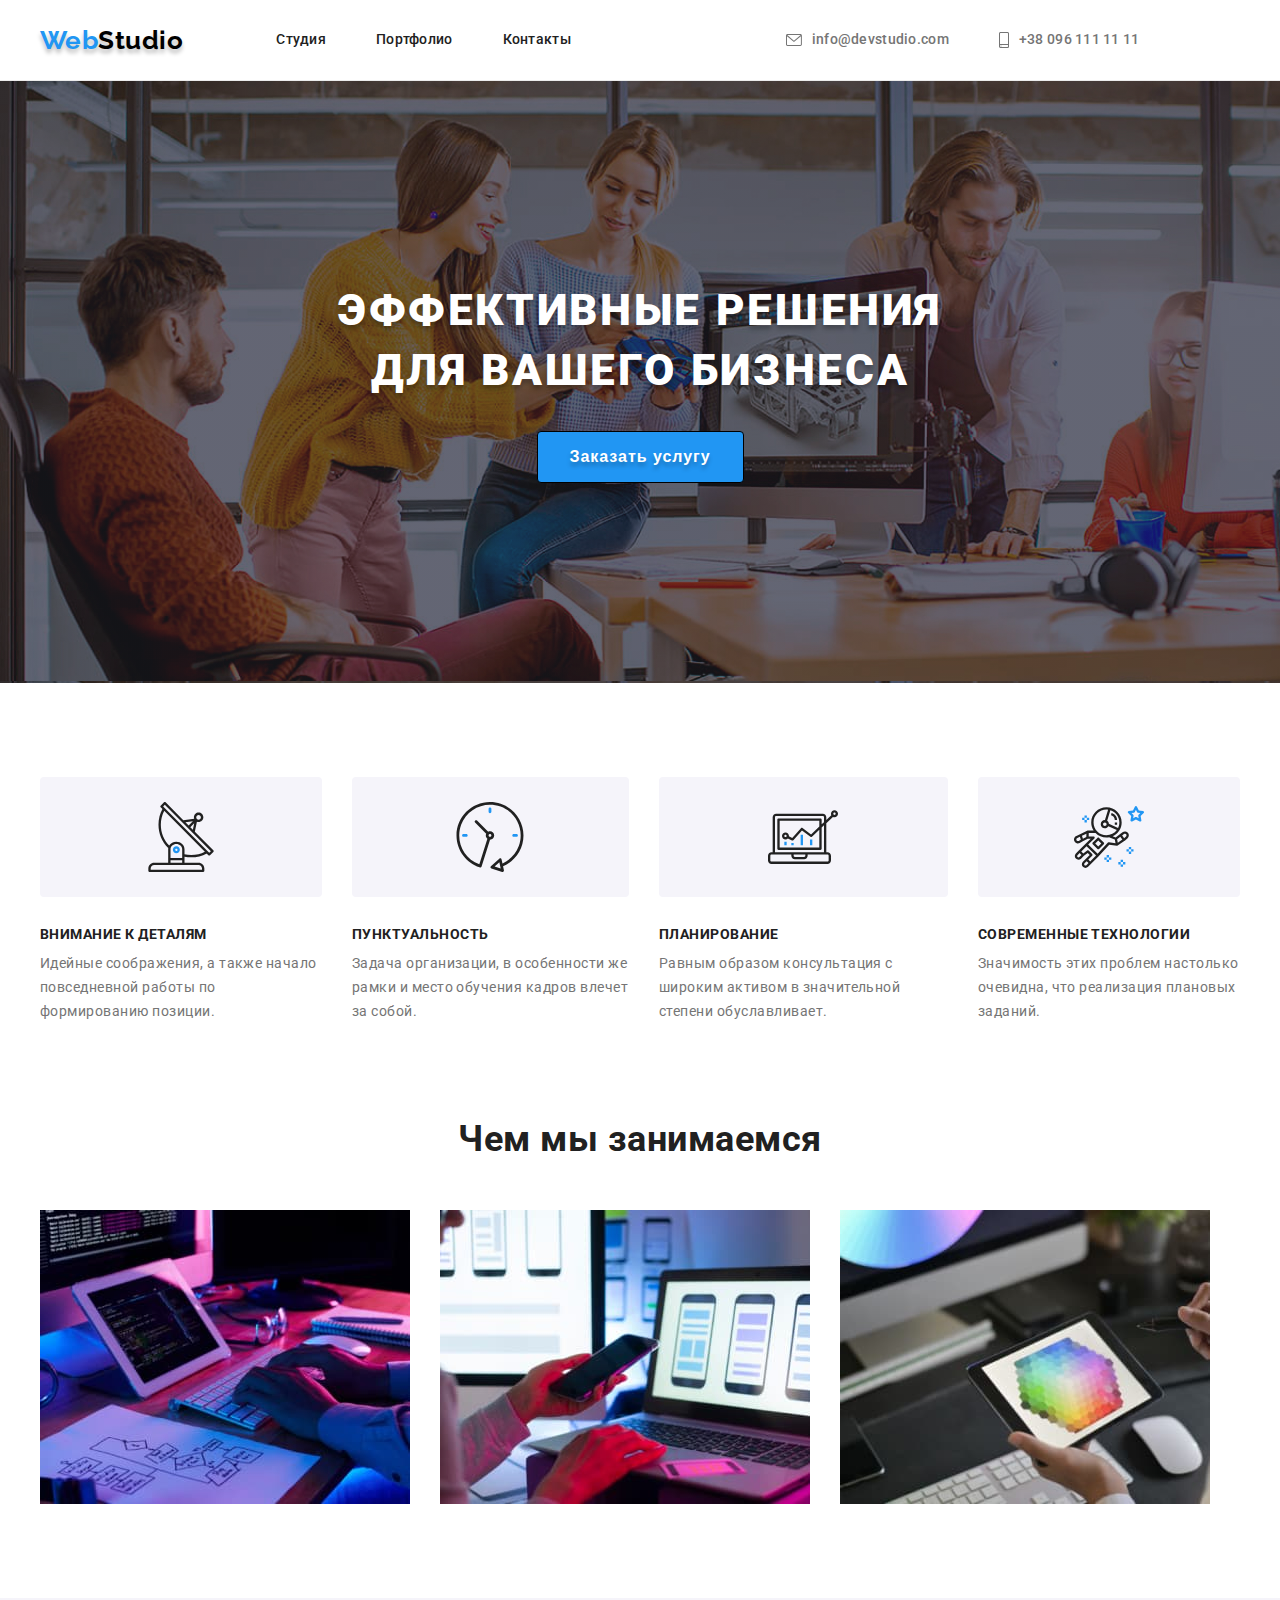
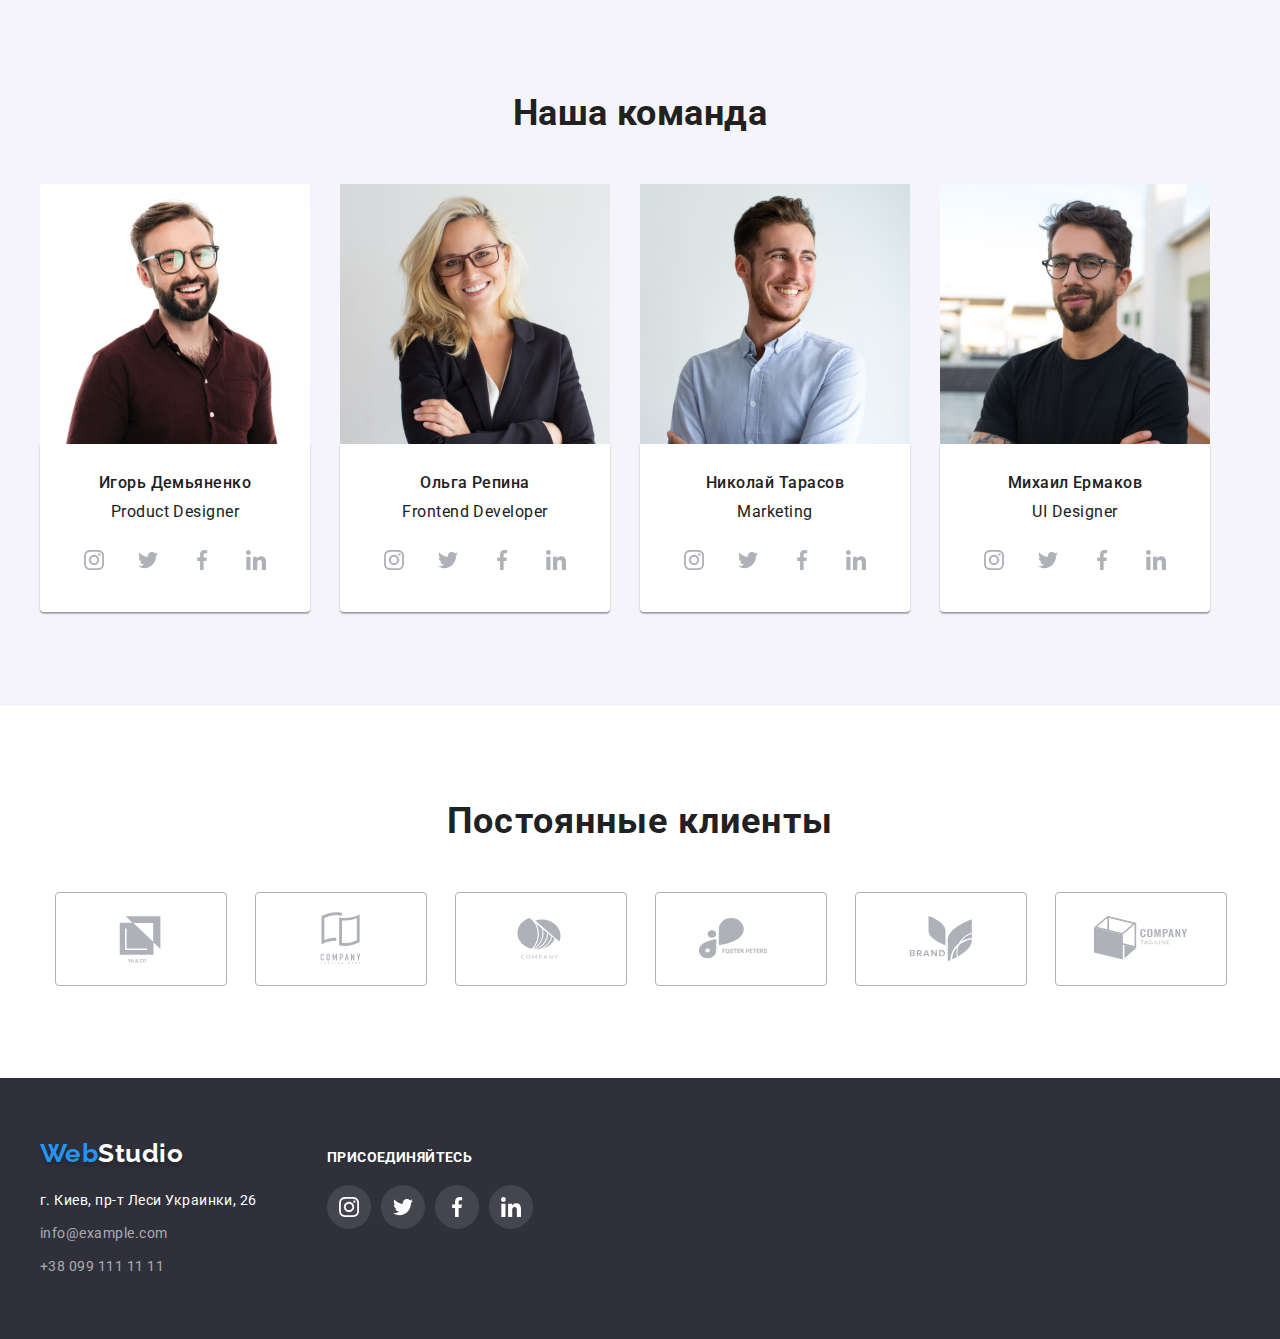
==== index.html @ 7f568b9a "Created a new 5th repository" ====
<!DOCTYPE html>
<html lang="ru">
<head>
    <meta charset="UTF-8">
    <meta http-equiv="X-UA-Compatible" content="IE=edge">
    <meta name="viewport" content="width=device-width, initial-scale=1.0">
    <title>Webstudio</title>
    <link rel="preconnect" href="https://fonts.googleapis.com">
    <link rel="preconnect" href="https://fonts.gstatic.com" crossorigin>
    <link href="https://fonts.googleapis.com/css2?family=Raleway:wght@700&family=Roboto:wght@400;500;700;900&display=swap" rel="stylesheet">
    <link rel="stylesheet" href="https://cdnjs.cloudflare.com/ajax/libs/modern-normalize/1.1.0/modern-normalize.min.css" integrity="sha512-wpPYUAdjBVSE4KJnH1VR1HeZfpl1ub8YT/NKx4PuQ5NmX2tKuGu6U/JRp5y+Y8XG2tV+wKQpNHVUX03MfMFn9Q==" crossorigin="anonymous" referrerpolicy="no-referrer" />
    <link rel="stylesheet" href="./css/styles.css" />
    

</head>
<body>
    <!-- HEADER-->
<header class="header">
    <div class="container main"> 
    <nav class="header-nav"> 
        <a class="header-link link" lang="en" href=""><span class="logo-web">Web</span>Studio</a>
          <ul class="header-nav-list list"> 
                <li class="item"><a class="header-item-link link" href="">Студия</a></li>
                <li  class="item"><a class="header-item-link link" href="./portfolio.html" >Портфолио</a></li> 
                <li  class="item"><a class="header-item-link link" href="" >Контакты</a></li>
            </ul>
     </nav>    
          <ul class="auto-nav list"> 
            <li class="item">
                <a class="auto-nav-item link" href="mailto:info@devstudio.com">
                  <svg class="contacts-icon" width="16" height="12"> 
                    <use href="./images/symbol-defs.svg#icon-envelope"></use>
                </svg> 
                info@devstudio.com</a>
            </li>

            <li class="item">
                <a class="auto-nav-item link" href="tel:+380961111111">
                 <svg class="contacts-icon" width="10" height="16"> 
                    <use href="./images/symbol-defs.svg#icon-smartphone"> </use>
                </svg> 
                +38 096 111 11 11</a>
            </li>
          </ul>
        </div>
</header>
   
 <main>
    <!-- HERO-->
   
        <section class="hero"> 
            <h1 class="hero-title">Эффективные решения <br>для вашего бизнеса</h1>
            <button  class="hero-button link" type="button">Заказать услугу</button>
        </section>

        <!--Features-->
    <section class="features">
        <div class="container details"> 
        <h2 hidden> Детали работ</h2>
    <ul class="features-list list"> 
        <li class="icon-animations"> 
            <div class="icon-class"> 
            <svg class="feature-icon" width="70" height="70"> 
                <use href="./images/symbol-defs.svg#icon-antenna"> </use>
            </svg>
        </div>
            <h3 class="features-title">ВНИМАНИЕ К ДЕТАЛЯМ</h3>
            <p class="features-text">Идейные соображения, а также начало повседневной работы по формированию позиции.</p>
        </li>
        <li class="icon-animations"> 
            <div class="icon-class"> 
            <svg class="feature-icon" width="70" height="70"> 
                <use href="./images/symbol-defs.svg#icon-clock"> </use>
            </svg>
        </div>
        
            <h3 class="features-title">ПУНКТУАЛЬНОСТЬ</h3>
            <p class="features-text">Задача организации, в особенности же рамки и место обучения кадров влечет за собой.</p>
        </li>
        <li class="icon-animations"> 
            <div class="icon-class"> 
            <svg class="feature-icon" width="70" height="70"> 
                <use href="./images/symbol-defs.svg#icon-diagram"> </use>
            </svg>
        </div>
  
            <h3 class="features-title">ПЛАНИРОВАНИЕ</h3>
            <p class="features-text">Равным образом консультация с широким активом в значительной степени обуславливает. </p>
        </li>
        <li class="icon-animations">
            <div class="icon-class"> 
            <svg class="feature-icon" width="70" height="70"> 
                <use href="./images/symbol-defs.svg#icon-astronaut"> </use>
            </svg>
        </div>
            <h3 class="features-title">СОВРЕМЕННЫЕ ТЕХНОЛОГИИ</h3>
            <p class="features-text">Значимость этих проблем настолько очевидна, что реализация плановых заданий.</p>
         </li>
    </ul>
        </div>
    </section>

    <section class="work"> 
        <div class="container"> 
        <h2 class="work-title">Чем мы занимаемся</h2>
        <ul class="work-list list"> 
            <li class="picture"> <img src="./img/1.jpg" alt="box1" width="370" height="294"></li>
            <li class="picture"> <img src="./img/2.jpg" alt="box2" width="370" height="294"></li>
            <li class="picture"> <img src="./img/3.jpg" alt="box3" width="370" height="294"></li>
        </ul>
         </div>
     </section>

     <section class="team">
        <div class="container "> 
         <h2 class="team-title">Наша команда</h2>
        <ul class="team-list list">
            <li class="content"> 
                <img  src="./img/m1.jpg" alt="img1" width="270" height="260"> 
                <div class="team-content"> 
                <h3 class="team-item">Игорь Демьяненко</h3>
                <p class="team-text" lang="en">Product Designer</p>

                <ul class="masters list social-list"> 
                    <li class="social-item">
                        <a href="" class="social-link link">
                        <svg class="social-icon" width="20" height="20"> 
                            <use href="./images/symbol-defs.svg#icon-instagram"> </use>
                        </svg>
                     </a>
                    </li>
                    <li class="social-item">
                        <a href="" class="social-link link">
                        <svg class="social-icon" width="20" height="20"> 
                            <use href="./images/symbol-defs.svg#icon-twitter"> </use>
                        </svg>
                     </a>
                    </li>
                    <li class="social-item">
                        <a href="" class="social-link link">
                        <svg class="social-icon" width="20" height="20"> 
                            <use href="./images/symbol-defs.svg#icon-facebook"> </use>
                        </svg>
                     </a>
                    </li>
                    <li class="social-item">
                        <a href="" class="social-link link">
                        <svg class="social-icon" width="20" height="20"> 
                            <use href="./images/symbol-defs.svg#icon-linkedin"> </use>
                        </svg>
                     </a>
                    </li>
                </ul>
                </div>
            </li>
            <li class="content">  
                <img  src="./img/m2.jpg" alt="img2" width="270" height="260"> 
                <div class="team-content"> 
                <h3 class="team-item">Ольга Репина</h3>
                <p class="team-text" lang="en">Frontend Developer</p>

                <ul class="masters list social-list"> 
                    <li class="social-item">
                        <a href="" class="social-link link">
                        <svg class="social-icon" width="20" height="20"> 
                            <use href="./images/symbol-defs.svg#icon-instagram"> </use>
                        </svg>
                     </a>
                    </li>
                    <li class="social-item">
                        <a href="" class="social-link link">
                        <svg class="social-icon" width="20" height="20"> 
                            <use href="./images/symbol-defs.svg#icon-twitter"> </use>
                        </svg>
                     </a>
                    </li>
                    <li class="social-item">
                        <a href="" class="social-link link">
                        <svg class="social-icon" width="20" height="20"> 
                            <use href="./images/symbol-defs.svg#icon-facebook"> </use>
                        </svg>
                     </a>
                    </li>
                    <li class="social-item">
                        <a href="" class="social-link link">
                        <svg class="social-icon" width="20" height="20"> 
                            <use href="./images/symbol-defs.svg#icon-linkedin"> </use>
                        </svg>
                     </a>
                    </li>
                </ul>
                </div>
            </li>
            <li class="content"> 
                <img  src="./img/m3.jpg" alt="img3" width="270" height="260"> 
                <div class="team-content"> 
                <h3 class="team-item">Николай Тарасов</h3> 
                 <p class="team-text" lang="en">Marketing</p>

                 <ul class="masters list social-list"> 
                    <li class="social-item">
                        <a href="" class="social-link link">
                        <svg class="social-icon" width="20" height="20"> 
                            <use href="./images/symbol-defs.svg#icon-instagram"> </use>
                        </svg>
                     </a>
                    </li>
                    <li class="social-item">
                        <a href="" class="social-link link">
                        <svg class="social-icon" width="20" height="20"> 
                            <use href="./images/symbol-defs.svg#icon-twitter"> </use>
                        </svg>
                     </a>
                    </li>
                    <li class="social-item">
                        <a href="" class="social-link link">
                        <svg class="social-icon" width="20" height="20"> 
                            <use href="./images/symbol-defs.svg#icon-facebook"> </use>
                        </svg>
                     </a>
                    </li>
                    <li class="social-item">
                        <a href="" class="social-link link">
                        <svg class="social-icon" width="20" height="20"> 
                            <use href="./images/symbol-defs.svg#icon-linkedin"> </use>
                        </svg>
                     </a>
                    </li>
                </ul>
                </div>
                </li>
            <li class="content"> 
                <img  src="./img/m4.jpg" alt="img4" width="270" height="260"> 
                <div class="team-content"> 
                <h3 class="team-item">Михаил Ермаков</h3> 
                <p class="team-text" lang="en">UI Designer</p>

                <ul class="masters list social-list"> 
                    <li class="social-item">
                        <a href="" class="social-link link">
                        <svg class="social-icon" width="20" height="20"> 
                            <use href="./images/symbol-defs.svg#icon-instagram"> </use>
                        </svg>
                     </a>
                    </li>
                    <li class="social-item">
                        <a href="" class="social-link link">
                        <svg class="social-icon" width="20" height="20"> 
                            <use href="./images/symbol-defs.svg#icon-twitter"> </use>
                        </svg>
                     </a>
                    </li>
                    <li class="social-item">
                        <a href="" class="social-link link">
                        <svg class="social-icon" width="20" height="20"> 
                            <use href="./images/symbol-defs.svg#icon-facebook"> </use>
                        </svg>
                     </a>
                    </li>
                    <li class="social-item">
                        <a href="" class="social-link link">
                        <svg class="social-icon" width="20" height="20"> 
                            <use href="./images/symbol-defs.svg#icon-linkedin"> </use>
                        </svg>
                     </a>
                    </li>
                </ul>
                </div>
            </li>
        </ul>
        </div>
     </section>

       <!-- Clients-->
     <section class="clients ">  
           <h2 class="clients-title"> Постоянные клиенты</h2>
           <div class="clients-section "> 
            <ul class="clients-list list"> 
                <li class="clients-item">
                    <a href="" class="clients-link link">
                    <svg class="clients-icon" width="106" height="60"> 
                        <use href="./images/symbol-defs.svg#icon-Logo1"> </use>
                    </svg>
                 </a>
                </li>
                <li class="clients-item">
                    <a href="" class="clients-link link">
                    <svg class="clients-icon" width="106" height="60"> 
                        <use href="./images/symbol-defs.svg#icon-Logo2"> </use>
                    </svg>
                 </a>
                </li>
                <li class="clients-item">
                    <a href="" class="clients-link link">
                    <svg class="clients-icon" width="106" height="60"> 
                        <use href="./images/symbol-defs.svg#icon-Logo3"> </use>
                    </svg>
                 </a>
                </li>
                <li class="clients-item">
                    <a href="" class="clients-link link">
                    <svg class="clients-icon" width="106" height="60"> 
                        <use href="./images/symbol-defs.svg#icon-Logo4"> </use>
                    </svg>
                 </a>
                </li>
                <li class="clients-item">
                    <a href="" class="clients-link link">
                    <svg class="clients-icon" width="106" height="60"> 
                        <use href="./images/symbol-defs.svg#icon-Logo5"> </use>
                    </svg>
                 </a>
                </li>
                <li class="clients-item">
                    <a href="" class="clients-link link">
                    <svg class="clients-icon" width="106" height="60"> 
                        <use href="./images/symbol-defs.svg#icon-Logo6"> </use>
                    </svg>
                 </a>
                </li>
            </ul>

        </div>
     </section>
</main>

    <!-- FOOTER-->
<footer class="footer"> 
    <div class="footer-list container"> 
    <div class="footer-logo  main"> 
    <a class="footer-link link" lang="en" href=""><span class="logo-web">Web</span>Studio</a>
    <address> 
    <ul class="list-contacts list">
        <li class="address">г. Киев, пр-т Леси Украинки, 26</li>
        <li class="mail"><a class="contacts link" href="mailto:info@example.com">info@example.com</a></li>
        <li><a class="contacts link" href="tel:+380991111111">+38 099 111 11 11</a></li>
    </ul>
</address>
    </div>
    <div class="join-socials "> 
        <h3 class="join">присоединяйтесь</h3>
        <ul class="join-list list "> 
            <li class="join-item">
                <a href="" class="join-link link">
                <svg class="join-icon" width="20" height="20"> 
                    <use href="./images/symbol-defs.svg#icon-instagram"> </use>
                </svg>
             </a>
            </li>
            <li class="join-item">
                <a href="" class="join-link link">
                <svg class="join-icon" width="20" height="20"> 
                    <use href="./images/symbol-defs.svg#icon-twitter"> </use>
                </svg>
             </a>
            </li>
            <li class="join-item">
                <a href="" class="join-link link">
                <svg class="join-icon" width="20" height="20"> 
                    <use href="./images/symbol-defs.svg#icon-facebook"> </use>
                </svg>
             </a>
            </li>
            <li class="join-item">
                <a href="" class="join-link link">
                <svg class="join-icon" width="20" height="20"> 
                    <use href="./images/symbol-defs.svg#icon-linkedin"> </use>
                </svg>
             </a>
            </li>
            </ul>
    </div>
</div>
</footer>
    
</body>
</html>
---- css/styles.css ----
:root{
    --title-text-color: #212121;  
    --primary-text-color: #757575;
    --secondary-text-color: #000000;
    --third-text-color: #ffffff;
    --accent-color:#2196F3;
}
body {
    margin: 0;

    background-color: #FFFFFF;
    font-family: 'Roboto', sans-serif;
    letter-spacing: 0.03em;
    color: var(--title-text-color)
}
p, h1, h2, h3, h4{
    margin-top: 0;
    margin-bottom: 0;
}
ul {
    margin-top: 0;
    margin-bottom: 0;
    padding-left: 0;
}
img {
    display: block;
    width: auto;
}
.link {
    text-decoration: none;
}
.list {
    list-style: none;
}
.container {

    width: 1200px;
    padding-left: 15px;
    padding-right: 15px;
    margin: 0 auto;    
}


.header-nav {
    display: flex;
    align-items: center;
}
.header-link, 
.footer-link {
    padding: 0;

    Font-family: 'Raleway';
    font-weight: bold;
    Font-size: 26px;
    Line-height: 1.19;
    color: var(--secondary-text-color);
    text-shadow: 0px 4px 4px rgba(0, 0, 0, 0.25);
}

.logo-web {
    color:var(--accent-color);
}

.main {
    display: flex;
    align-items: center;
}
.header {  
      border-bottom: 1px solid #ECECEC;
}
.header-nav-list {
    display: flex;
    margin-right: auto;
}
.header-nav-list .link {    
    display: block;
    padding-top: 32px;
    padding-bottom: 32px;

    font-style: 400;
    font-weight: 500;
    font-size: 14px;
    line-height: 1.14;
    letter-spacing: 0.02em;
    color: var(--title-text-color);
}

.header-nav-list .item:not(:last-child) {
    margin-right: 50px;
}
.header-link {
    margin-right: 93px;
}

.header-item-link:hover,
.header-item-link:focus,
.auto-nav-item:hover,
.auto-nav-item:focus  {
    color: var(--accent-color); 
}

 /* Contacts*/

.auto-nav {
    display: flex;
    margin-left: 215px;
}
.auto-nav .item +.item {
    margin-left: 50px;
}

.auto-nav-item {
    display: flex;
    align-items: center;
    font-weight: 500;
    font-size: 14px;
    line-height: 1.14;
    letter-spacing: 0.02em;
    color: var(--primary-text-color);
}
.contacts-icon {
    display: inline-block;
    margin-right: 10px;
    fill: currentColor;
}
.auto-nav-item:hover,
.auto-nav-item:focus   {
    color: var(--accent-color); 
}

/* ---hero---*/
.hero {
   /* background-color: #2F303A;*/
    padding-bottom: 200px;
    padding-top: 200px;
    flex-grow: 1;
    background-image: linear-gradient(rgba(47, 48, 58, 0.4),
    rgba(47, 48, 58, 0.4)
    ), url(../images/heroimg.jpg) ;
}

.hero-title {
    margin-bottom: 30px;

    font-weight: 900;
    font-size: 44px;
    line-height: 1.36;
    text-align: center;
    letter-spacing: 0.06em;
    text-transform: uppercase;
    text-shadow: 0px 4px 4px rgba(0, 0, 0, 0.25);
    color: var(--third-text-color);
}

.hero-button {  
    display: flex;
    margin: auto;
    border-radius: 4px;
    padding: 10px 32px;
    border: 1px solid #000000;
    text-shadow: 0px 4px 4px rgba(0, 0, 0, 0.25);

    font-weight: 700;
    font-size: 16px;
    line-height: 1.87;
    display: flex;
    align-items: center;
    text-align: center;
    letter-spacing: 0.06em;
    color: var(--third-text-color);
    background-color: var(--accent-color);
    cursor: pointer;

}
.hero .link:hover,
.hero .link:focus{
    background-color: #188CE8;
    box-shadow: 0px 4px 4px rgba(0, 0, 0, 0.15);
}

/* ---features---*/
.details {
    display: flex;
}
.features{
    display: flex;

    padding-top: 94px;
    padding-bottom: 94px;
}
.features-title {
    display: flex;
    margin-top: 30px;
    margin-bottom: 10px;

    font-weight: 700;
    Font-size: 14px;
    Line-height: 1.14;
    text-transform: uppercase;
    color: var(--title-text-color);
}
.features-text {
    display: flex;
    margin-right: 30px;
    font-weight: normal;
    font-size: 14px;
    line-height: 1.71;
    color: var(--primary-text-color);
}
.features-list { 
    display: flex;
}
.icon-animations:not(:last-child) {
    margin-right: 30px;
}
.icon-animations .features-text {
    width: 100% ;
}
.features-icon {
}

.icon-class  {
    display: flex;
    background-color: #F5F4FA;
    align-items: center;
    justify-content: center;
    border-radius: 4px; 
    height: 120px;
}


/* ---work and team---*/

.work {
    padding-bottom: 94px;
}
.work-list {
    display: flex;
}
.work-list .picture:not(:last-child){
    margin-right: 30px;
    
}

.work-title,
.team-title {
    margin-bottom: 50px;
    font-weight: bold;
    font-size: 36px;
    line-height: 42px;
    text-align: center;
    color: var(--title-text-color);
}

.team{
    background-color: #F5F4FA;
    padding-top: 94px;
    padding-bottom: 94px;
} 

.team-list  {
    display: flex;
    margin: 0;
    margin-left: -30px; 
}

.team-content{
    padding-top: 30px ;
    padding-bottom: 30px; 
    width: 270px;

    background-color: var(--third-text-color);
    box-shadow: 0px 1px 3px rgba(0, 0, 0, 0.12), 0px 1px 1px rgba(0, 0, 0, 0.14), 0px 2px 1px rgba(0, 0, 0, 0.2);
    border-radius: 0px 0px 4px 4px;

}
.content {
    width: 270px;
    margin-left: 30px; 
    margin-right: 0;
}
.team-list .team-pic:not(:last-child){
    margin-right: 30px;
}
.team-item {
    margin-bottom: 10px ;

    font-weight: 500;
    font-size: 16px;
    line-height: 1.18; 
    text-align: center;   
    color: var(--title-text-color);
}
.team-text{
    margin-bottom: 16px ;

    font-weight: normal;
    font-size: 16px;
    line-height: 1.18;
    text-align: center;
}
.social-list {
    display: flex;
    justify-content: center;
}
.social-item{
    width: 44px;
    height: 44px;
    
}
.social-item:not(:last-child) {
    margin-right: 10px;
}
.social-icon{
    fill: #AFB1B8;

}

.social-link {
    width: 100%;
    height: 100%;
    display: flex;
    align-items: center;
    justify-content: center;
    border-radius: 50%;
    background-color: #ffffff;
}

.social-link:hover,
.social-link:focus,
.social-link:hover .social-icon,
.social-link:focus .social-icon {
    fill: var(--third-text-color);
    background-color: var(--accent-color);
}
/* ---- Clients---*/
.clients {
    padding-top: 94px;
    padding-bottom: 94px;
}

.clients-list {
    display: flex;
    justify-content: center;

}
.clients-title {
    margin-bottom: 50px;
    font-weight: 700;
    font-size: 36px;
    line-height: 42px;
    text-align: center;
    letter-spacing: 0.03em;
    color: #212121;
}

.clients-item{    
    width: 170px;
    height: 92px;     
}
.clients-item:not(:last-child) {
    margin-right: 30px;
}
.clients-icon{
   fill:  #AFB1B8; 

}
.clients-link {
    width: 100%;
    height: 100%;
    display: flex;
    border: 1px solid #AFB1B8;;
    border-radius: 4px;
    align-items: center;
    justify-content: center;
}
.clients-link:hover .clients-icon,
.clients-link:focus .clients-icon{
    fill: var(--accent-color);
}

.clients-link:hover,
.clients-link:focus { 
    border-color: var(--accent-color);
}

/* ---footer---*/
.footer-list {
    display: flex;
    align-items: baseline;
}
.footer-logo {
    display: inline-block;
}

.footer {
    padding-top: 60px;
    padding-bottom:60px;
    background-color: #2F303A    ;
}

.footer-link { 
    color: var(--third-text-color);
}
.list-contacts{
    font-style: normal;
}
.contacts{
    font-weight: normal;
    font-size: 14px;
    line-height: 1.71;
    color: rgba(255, 255, 255, 0.6) ;

}
.address{
    margin-top: 20px;
    margin-bottom: 9px;
    margin-right: 70px;

    font-weight: normal;
    font-size: 14px;
    line-height: 1.71;
    color: var(--third-text-color);
}
.mail {
    margin-bottom: 9px;
}
.join-socials .join{ 
    display: flex;
    margin-bottom: 20px;

    font-weight: 700;
    font-size: 14px;
    line-height: 16px;
    letter-spacing: 0.03em;
    text-transform: uppercase;
     color: #FFFFFF;   
}
.join-list {
    display: flex;
}
.join-item{
    width: 44px;
    height: 44px;   
}
.join-item:not(:last-child) {
    margin-right: 10px;
}
.join-icon{
    fill: #FFFFFF;
}
.join-link {
    width: 100%;
    height: 100%;
    display: flex;
    align-items: center;
    justify-content: center;
    border-radius: 50%;
    background-color: rgba(255, 255, 255, 0.1);
}
.join-link:hover,
.join-link:focus,
.join-link:hover .join-icon,
.join-link:focus .join-icon {
    cursor: pointer;
    fill: #FFFFFF;
    background-color: var(--accent-color);
}

/* Portfolio */
.portfolio{
    padding-bottom: 94px;
    padding-top: 94px;
    background: #FFFFFF;
}
.portfolio-list{
    display: flex;
    margin-bottom: 50px;
    justify-content: center;
}

.portfolio-button{
    padding: 6px 22px;
    margin-right: 8px;

    font-family: 'Roboto';
    font-weight: 500;
    font-size: 16px;
    line-height: 1.62;
    text-align: center;
    color: var(--title-text-color);
    background-color: #F5F4FA ;
    border-radius: 4px;
    border: transparent;
    cursor: pointer;
}
.portfolio-list .link:hover, 
.portfolio-list .link:focus {
    color: var(--third-text-color);
    background-color: var(--accent-color);
    box-shadow: 0px 3px 1px rgba(0, 0, 0, 0.1), 0px 1px 2px rgba(0, 0, 0, 0.08), 0px 2px 2px rgba(0, 0, 0, 0.12);
}
.portfolio-img .gallery-pic:hover,
.portfolio-img .gallery-pic:focus {
    background: #FFFFFF;
    box-shadow: 0px 1px 1px rgba(0, 0, 0, 0.12), 0px 4px 4px rgba(0, 0, 0, 0.06), 1px 4px 6px rgba(0, 0, 0, 0.16);
}

.gallery-content{
    background: #FFFFFF;
    box-sizing: border-box;
    padding: 20px 24px;
    border-bottom: 1px solid #EEEEEE;
    border-right: 1px solid #EEEEEE;
    border-left: 1px solid #EEEEEE;
    width: 370px;
}
.portfolio-img {
    margin: 0;
    display: flex;
    flex-wrap: wrap;
    margin-top: -30px;
    margin-left: -30px;

}

.gallery-pic{
    width: 370px;
    margin-left: 30px;
    margin-top: 30px;
    flex-basis: calc(100% / 3 - 30px);
}


.portfolio-item {
    margin-bottom: 4px;

    font-weight: 700;
    font-size: 18px;
    line-height: 2;
    letter-spacing: 0.06em;
}
.portfolio-text{
    font-weight: normal;
    font-size: 16px;
    line-height: 1.87;
    color: var(--primary-text-color);
}
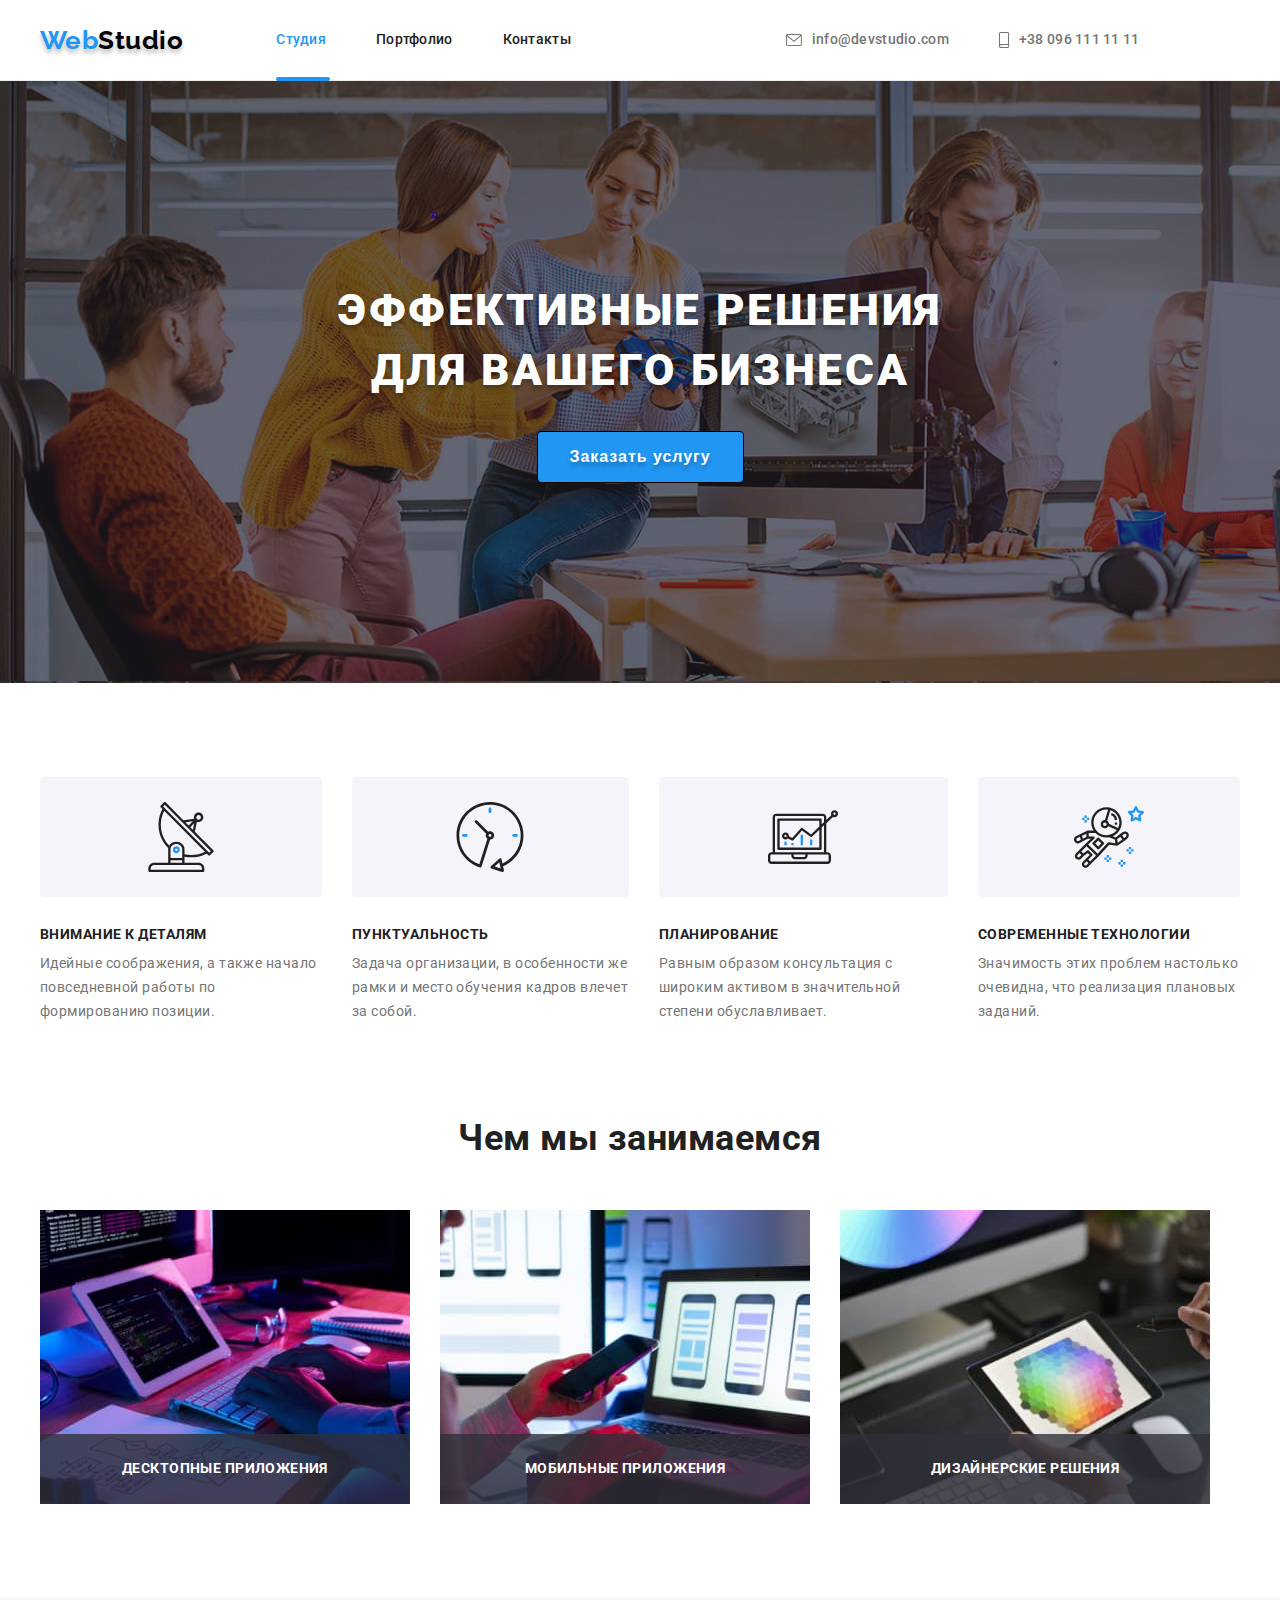
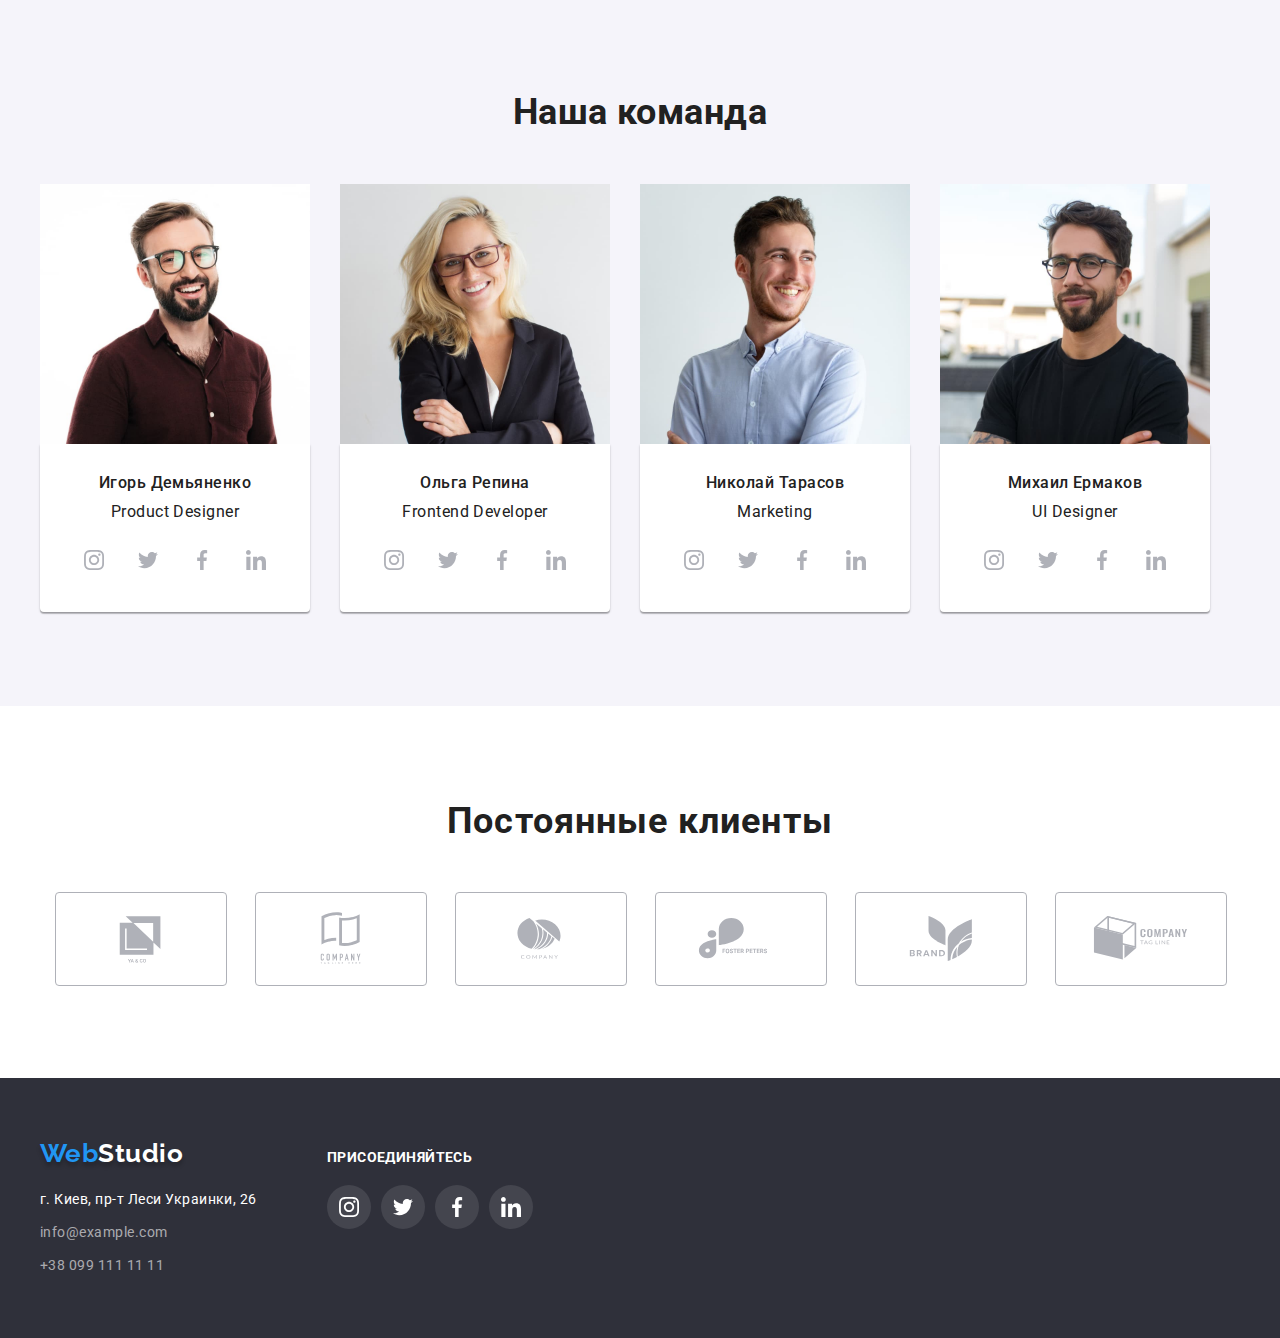
==== commit 44f45c43: "Added animations to the cards" ====
--- a/index.html
+++ b/index.html
@@ -10,9 +10,9 @@
     <link href="https://fonts.googleapis.com/css2?family=Raleway:wght@700&family=Roboto:wght@400;500;700;900&display=swap" rel="stylesheet">
     <link rel="stylesheet" href="https://cdnjs.cloudflare.com/ajax/libs/modern-normalize/1.1.0/modern-normalize.min.css" integrity="sha512-wpPYUAdjBVSE4KJnH1VR1HeZfpl1ub8YT/NKx4PuQ5NmX2tKuGu6U/JRp5y+Y8XG2tV+wKQpNHVUX03MfMFn9Q==" crossorigin="anonymous" referrerpolicy="no-referrer" />
     <link rel="stylesheet" href="./css/styles.css" />
-    
 
 </head>
+
 <body>
     <!-- HEADER-->
 <header class="header">
@@ -20,7 +20,7 @@
     <nav class="header-nav"> 
         <a class="header-link link" lang="en" href=""><span class="logo-web">Web</span>Studio</a>
           <ul class="header-nav-list list"> 
-                <li class="item"><a class="header-item-link link" href="">Студия</a></li>
+                <li class="item"><a class="header-item-link current link" href="">Студия</a></li>
                 <li  class="item"><a class="header-item-link link" href="./portfolio.html" >Портфолио</a></li> 
                 <li  class="item"><a class="header-item-link link" href="" >Контакты</a></li>
             </ul>
@@ -50,8 +50,18 @@
    
         <section class="hero"> 
             <h1 class="hero-title">Эффективные решения <br>для вашего бизнеса</h1>
-            <button  class="hero-button link" type="button">Заказать услугу</button>
+            <button  class="hero-button link" type="button" data-modal-open>Заказать услугу</button>
         </section>
+        <div class="backdrop is-hidden" data-modal> 
+            <div class="modal">
+                <!--<h3> Оставьте свои данные, мы вам перезвоним</h3> -->
+            <button type="button" class="close" data-modal-close> 
+                <svg class=" icon-close" width="18" height="18"> 
+                    <use href="./images/symbol-defs.svg#icon-close"></use>
+                </svg>
+            </button>  
+            </div> 
+        </div>
 
         <!--Features-->
     <section class="features">
@@ -104,9 +114,15 @@
         <div class="container"> 
         <h2 class="work-title">Чем мы занимаемся</h2>
         <ul class="work-list list"> 
-            <li class="picture"> <img src="./img/1.jpg" alt="box1" width="370" height="294"></li>
-            <li class="picture"> <img src="./img/2.jpg" alt="box2" width="370" height="294"></li>
-            <li class="picture"> <img src="./img/3.jpg" alt="box3" width="370" height="294"></li>
+            <li class="picture"> <img src="./img/1.jpg" alt="box1" width="370" height="294">
+            <h3 class="work-text"> Десктопные приложения</h3>
+        </li>
+            <li class="picture"> <img src="./img/2.jpg" alt="box2" width="370" height="294">
+            <h3 class="work-text"> Мобильные приложения</h3>
+        </li>
+            <li class="picture"> <img src="./img/3.jpg" alt="box3" width="370" height="294">
+              <h3 class="work-text">Дизайнерские решения</h3>
+         </li>
         </ul>
          </div>
      </section>
@@ -372,6 +388,6 @@
     </div>
 </div>
 </footer>
-    
+<script src="./js/modal.js"></script>
 </body>
 </html>--- a/css/styles.css
+++ b/css/styles.css
@@ -13,6 +13,14 @@
     letter-spacing: 0.03em;
     color: var(--title-text-color)
 }
+    @keyframes slide {
+        0% {
+            transition: transformY(0%);
+        }
+        100%{
+            transition: transformY(100%);
+        }
+    }
 p, h1, h2, h3, h4{
     margin-top: 0;
     margin-bottom: 0;
@@ -39,7 +47,6 @@
     padding-right: 15px;
     margin: 0 auto;    
 }
-
 
 .header-nav {
     display: flex;
@@ -91,13 +98,31 @@
 .header-link {
     margin-right: 93px;
 }
-
+.header-item-link {
+    transition: color 250ms cubic-bezier (0.4, 0, 0.2, 1);
+}
 .header-item-link:hover,
 .header-item-link:focus,
 .auto-nav-item:hover,
 .auto-nav-item:focus  {
     color: var(--accent-color); 
 }
+.item{
+    position: relative;
+}
+.header-nav-list .current{
+    color: var(--accent-color)
+}
+.item .current::after {
+    content: '';
+    position: absolute;
+    bottom: -1px;
+    width: 100%;
+    left: 0;
+    background-color: var(--accent-color);
+    border: 2px solid;
+    border-radius: 2px;
+}
 
  /* Contacts*/
 
@@ -109,7 +134,9 @@
     margin-left: 50px;
 }
 
-.auto-nav-item {
+.auto-nav-item { 
+    transition: color 250ms cubic-bezier (0.4, 0, 0.2, 1);
+    
     display: flex;
     align-items: center;
     font-weight: 500;
@@ -151,6 +178,49 @@
     text-shadow: 0px 4px 4px rgba(0, 0, 0, 0.25);
     color: var(--third-text-color);
 }
+.backdrop {
+    position: fixed;
+    top: 0;
+    left:0;
+    width: 100%;
+    height: 100%;
+    background: rgba(0, 0, 0, 0.2);
+    opacity: 1;
+    transition: opacity 250ms cubic-bezier(0.4, 0, 0.2, 1), visibility 250ms cubic-bezier(0.4, 0, 0.2, 1);
+}
+.backdrop.is-hidden{
+    opacity: 0;
+    pointer-events: none;
+    visibility: hidden;
+}
+
+.modal {
+    position: absolute;
+    top: 50%;
+    left: 50%;
+    transform: translate(-50%, -50%);
+    min-width: 528px;
+    min-height: 581px;
+    
+    background: #FFFFFF;
+    box-shadow: 0px 1px 3px rgba(0, 0, 0, 0.12), 0px 1px 1px rgba(0, 0, 0, 0.14), 0px 2px 1px rgba(0, 0, 0, 0.2);
+    border-radius: 4px;
+}
+.close {
+    outline: none;
+    border: none; 
+    background-color: #ffffff;
+    width: 30px;
+    height: 30px;
+    position: absolute;
+    top: 8px;
+    right: 8px;  
+    display: flex;
+    align-items: center;
+    justify-content: center;
+    border-radius: 50%;
+    border: 1px solid rgba(0, 0, 0, 0.1);   
+}
 
 .hero-button {  
     display: flex;
@@ -170,6 +240,9 @@
     color: var(--third-text-color);
     background-color: var(--accent-color);
     cursor: pointer;
+}
+.hero .link {
+    transition: box-shadow 250ms cubic-bezier(0.4, 0, 0.2, 1), background-color 250ms cubic-bezier(0.4, 0, 0.2, 1);
 
 }
 .hero .link:hover,
@@ -216,8 +289,6 @@
 .icon-animations .features-text {
     width: 100% ;
 }
-.features-icon {
-}
 
 .icon-class  {
     display: flex;
@@ -228,7 +299,6 @@
     height: 120px;
 }
 
-
 /* ---work and team---*/
 
 .work {
@@ -238,7 +308,27 @@
     display: flex;
 }
 .work-list .picture:not(:last-child){
-    margin-right: 30px;
+    margin-right: 30px;   
+}
+.picture {
+    position: relative;
+}
+.work-text {
+    position: absolute;
+    bottom: 0;
+    min-width: 370px;
+    min-height: 70px;
+    display: flex;
+    justify-content: center;
+    align-items: center;
+    font-weight: 700;
+    font-size: 14px;
+    line-height: 1.14;
+    text-align: center;
+    letter-spacing: 0.03em;
+    text-transform: uppercase;
+    background: rgba(47, 48, 58, 0.8);
+    color: var(--third-text-color);
     
 }
 
@@ -247,7 +337,7 @@
     margin-bottom: 50px;
     font-weight: bold;
     font-size: 36px;
-    line-height: 42px;
+    line-height: 1.16;
     text-align: center;
     color: var(--title-text-color);
 }
@@ -313,10 +403,13 @@
 }
 .social-icon{
     fill: #AFB1B8;
-
+    transition: fill 250ms cubic-bezier(0.4, 0, 0.2, 1), background-color 250ms cubic-bezier(0.4, 0, 0.2, 1);
+    
 }
 
 .social-link {
+    transition: fill 250ms cubic-bezier(0.4, 0, 0.2, 1), background-color 250ms cubic-bezier(0.4, 0, 0.2, 1);
+    
     width: 100%;
     height: 100%;
     display: flex;
@@ -363,9 +456,12 @@
 }
 .clients-icon{
    fill:  #AFB1B8; 
+   transition: fill 250ms cubic-bezier(0.4, 0, 0.2, 1);
 
 }
 .clients-link {
+    transition: fill 250ms cubic-bezier(0.4, 0, 0.2, 1), border-color 250ms cubic-bezier(0.4, 0, 0.2, 1);
+
     width: 100%;
     height: 100%;
     display: flex;
@@ -448,8 +544,11 @@
 }
 .join-icon{
     fill: #FFFFFF;
+    transition: fill 250ms cubic-bezier(0.4, 0, 0.2, 1), background-color 250ms cubic-bezier(0.4, 0, 0.2, 1);
+
 }
 .join-link {
+    transition: fill 250ms cubic-bezier(0.4, 0, 0.2, 1), background-color 250ms cubic-bezier(0.4, 0, 0.2, 1);
     width: 100%;
     height: 100%;
     display: flex;
@@ -474,12 +573,13 @@
     background: #FFFFFF;
 }
 .portfolio-list{
+    
     display: flex;
     margin-bottom: 50px;
     justify-content: center;
 }
 
-.portfolio-button{
+.portfolio-button{   
     padding: 6px 22px;
     margin-right: 8px;
 
@@ -494,20 +594,66 @@
     border: transparent;
     cursor: pointer;
 }
+.portfolio-list .link{ 
+    transition: color 250ms cubic-bezier(0.4, 0, 0.2, 1), background-color 250ms cubic-bezier(0.4, 0, 0.2, 1), box-shadow 250ms cubic-bezier(0.4, 0, 0.2, 1);
+}
 .portfolio-list .link:hover, 
 .portfolio-list .link:focus {
     color: var(--third-text-color);
     background-color: var(--accent-color);
     box-shadow: 0px 3px 1px rgba(0, 0, 0, 0.1), 0px 1px 2px rgba(0, 0, 0, 0.08), 0px 2px 2px rgba(0, 0, 0, 0.12);
 }
-.portfolio-img .gallery-pic:hover,
-.portfolio-img .gallery-pic:focus {
-    background: #FFFFFF;
+
+.overlay-text{
+    position: relative;
+    width: 100%;
+    transition: transform 250ms cubic-bezier(0.4, 0, 0.2, 1);
+    animation-name: slide;
+    animation-duration: 250ms;
+    animation-timing-function: cubic-bezier(0.4, 0, 0.2, 1);
     box-shadow: 0px 1px 1px rgba(0, 0, 0, 0.12), 0px 4px 4px rgba(0, 0, 0, 0.06), 1px 4px 6px rgba(0, 0, 0, 0.16);
+    overflow: hidden;
+}
+.overlay-text::before {
+    display: inline-block;
+    position: absolute;
+    content: '';
+    width: 100%;
+    height: 100%;
+    opacity: 0;
+    transform: translateY(calc (-50% + 30px));
+    transition: transform 250ms cubic-bezier(0.4, 0, 0.2, 1);
+
+}
+
+.picture-text {
+    position: absolute;
+    top: 0;
+    left: 0;
+    height: 100%;
+    padding: 63px 24px;
+    font-size: 18px;
+    line-height: 1.56;
+    letter-spacing: 0.03em;
+    color: #ffffff;
+    background-color: rgba(33, 150, 243, 0.9);   
+    transition: transform 250ms cubic-bezier(0.4, 0, 0.2, 1);
+    transform: translateY(100%);
+    opacity: 0;
+    overflow: auto;
+}
+.overlay-text:hover::before{
+    transform: translateY(-100%);
+   /* opacity: 0;*/
+}
+.overlay-text:hover .picture-text {
+    opacity: 1;
+    transform: translateY(0%);
+
 }
 
 .gallery-content{
-    background: #FFFFFF;
+    background-color: #FFFFFF;
     box-sizing: border-box;
     padding: 20px 24px;
     border-bottom: 1px solid #EEEEEE;
@@ -516,21 +662,28 @@
     width: 370px;
 }
 .portfolio-img {
+    transition: background-color 250ms cubic-bezier (0.4, 0, 0.2, 1), box-shadow 250ms cubic-bezier (0.4, 0, 0.2, 1);
+
     margin: 0;
     display: flex;
     flex-wrap: wrap;
     margin-top: -30px;
     margin-left: -30px;
-
 }
 
 .gallery-pic{
+    transition: background-color 250ms cubic-bezier (0.4, 0, 0.2, 1), box-shadow 250ms cubic-bezier (0.4, 0, 0.2, 1);
+
     width: 370px;
     margin-left: 30px;
     margin-top: 30px;
     flex-basis: calc(100% / 3 - 30px);
 }
-
+.portfolio-img .gallery-pic:hover,
+.portfolio-img .gallery-pic:focus {
+    background: #FFFFFF;
+    box-shadow: 0px 1px 1px rgba(0, 0, 0, 0.12), 0px 4px 4px rgba(0, 0, 0, 0.06), 1px 4px 6px rgba(0, 0, 0, 0.16);
+}
 
 .portfolio-item {
     margin-bottom: 4px;
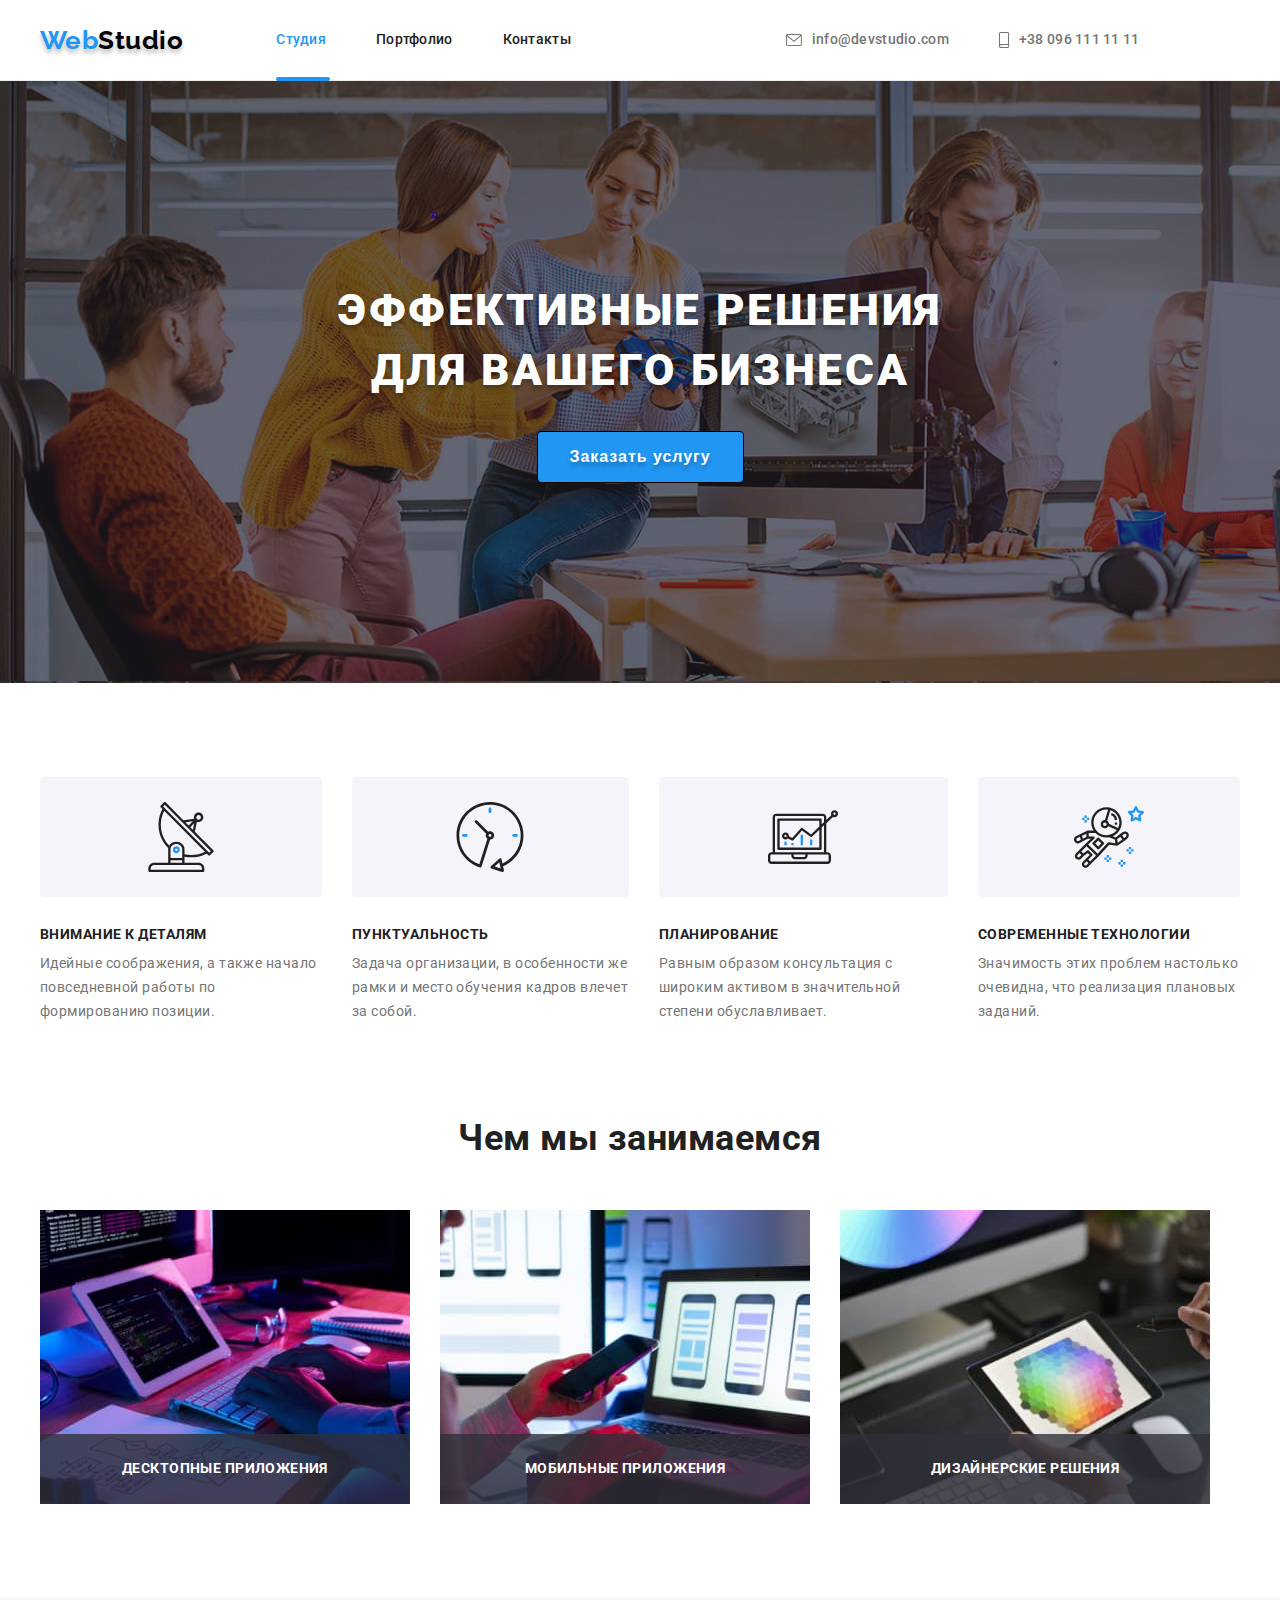
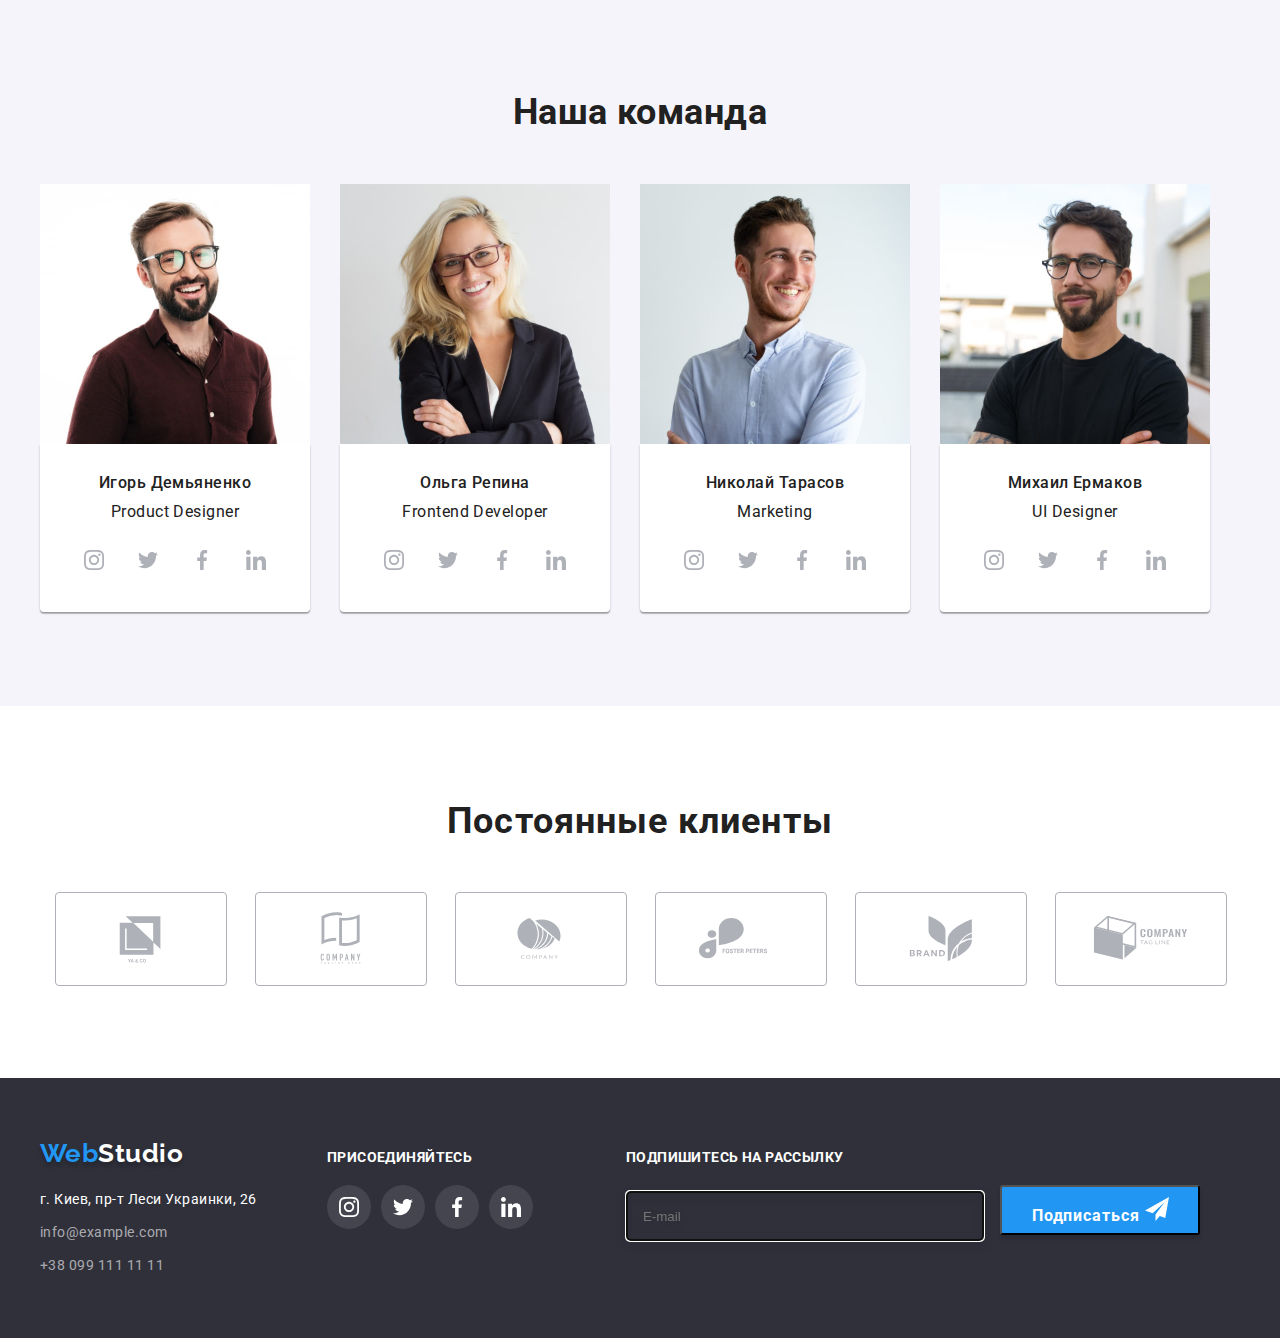
==== commit b129ba87: "added the checkbox" ====
--- a/index.html
+++ b/index.html
@@ -47,21 +47,70 @@
    
  <main>
     <!-- HERO-->
-   
         <section class="hero"> 
             <h1 class="hero-title">Эффективные решения <br>для вашего бизнеса</h1>
             <button  class="hero-button link" type="button" data-modal-open>Заказать услугу</button>
         </section>
+
+           <!-- modal window -->
         <div class="backdrop is-hidden" data-modal> 
             <div class="modal">
-                <!--<h3> Оставьте свои данные, мы вам перезвоним</h3> -->
             <button type="button" class="close" data-modal-close> 
-                <svg class=" icon-close" width="18" height="18"> 
+                <svg class="icon-close" width="18" height="18"> 
                     <use href="./images/symbol-defs.svg#icon-close"></use>
                 </svg>
             </button>  
+
+            <p class="form-title"> Оставьте свои данные, мы вам перезвоним</p>
+            <form  class="form-contact">
+                <label class="form-name"> 
+                    <span class="form-area">  Имя
+                        <input type="text" name="username" class="form-input" required>              
+                           <svg class="form-icon" width="18" height="18">
+                          <use href="./images/symbol-defs.svg#icon-person"></use>
+                        </svg>
+                    </span>
+            </label>
+
+                <label> 
+                    <span class="form-area"> Телефон
+                     <input type="tel" name="tel" class="form-input" required>
+                       <svg class="form-icon" width="18" height="18">
+                    <use href="./images/symbol-defs.svg#icon-phone"></use>
+                </svg>
+            </span>
+             </label>
+
+                <label> 
+                    <span class="form-area"> Почта
+                      <input type="email" name="email" class="form-input" required> 
+                       <svg class="form-icon" width="18" height="18">
+                      <use href="./images/symbol-defs.svg#icon-email"></use>
+                </svg>
+            </span>
+            </label>
+
+                <label> 
+                    <span class="form-area"> Комментарий
+                <textarea name="comment" rows="10" class="form-text" placeholder="Введите текст"></textarea>
+            </span>
+        </label>
+
+        <label class="check-label"> 
+          <input  class="checkbox" type="checkbox"  name="policy" > 
+              <span class="check-icon"> 
+                <svg class="" width="16" height="15"> 
+                   <use href="./images/symbol-defs.svg#icon-tick"></use>
+              </svg>
+        </span>
+            <span class="check-text">Соглашаюсь с рассылкой и принимаю <a class="conditions" href="">Условия договора</a> </span>
+        </label>
+
+                <button class="form-button" type="submit">Отправить</button>
+            </form>
             </div> 
         </div>
+  
 
         <!--Features-->
     <section class="features">
@@ -386,6 +435,19 @@
             </li>
             </ul>
     </div>
+    <form class="footer-form">
+        <div class="footer-place"> 
+        <p class="form-heading"> Подпишитесь на рассылку</p>
+        <label class="subscribe-field"> 
+        <input class="subscribe-place" type="email" name="email" placeholder="E-mail" autofocus>
+    </label>
+        <button class="subscribe-button" type="submit"> Подписаться
+            <svg class="button-icon" width="24" height="24"> 
+                <use href="./images/symbol-defs.svg#icon-plane"> </use>
+            </svg>
+            </button>
+        </div>
+    </form>
 </div>
 </footer>
 <script src="./js/modal.js"></script>
--- a/css/styles.css
+++ b/css/styles.css
@@ -7,20 +7,12 @@
 }
 body {
     margin: 0;
-
     background-color: #FFFFFF;
     font-family: 'Roboto', sans-serif;
     letter-spacing: 0.03em;
     color: var(--title-text-color)
 }
-    @keyframes slide {
-        0% {
-            transition: transformY(0%);
-        }
-        100%{
-            transition: transformY(100%);
-        }
-    }
+  
 p, h1, h2, h3, h4{
     margin-top: 0;
     margin-bottom: 0;
@@ -99,15 +91,17 @@
     margin-right: 93px;
 }
 .header-item-link {
-    transition: color 250ms cubic-bezier (0.4, 0, 0.2, 1);
+    transition: color 250ms cubic-bezier(0.4, 0, 0.2, 1);
 }
 .header-item-link:hover,
-.header-item-link:focus,
+.header-item-link:focus {
+    color: var(--accent-color); 
+}
 .auto-nav-item:hover,
 .auto-nav-item:focus  {
     color: var(--accent-color); 
 }
-.item{
+.item {
     position: relative;
 }
 .header-nav-list .current{
@@ -133,9 +127,8 @@
 .auto-nav .item +.item {
     margin-left: 50px;
 }
-
 .auto-nav-item { 
-    transition: color 250ms cubic-bezier (0.4, 0, 0.2, 1);
+    transition: color 250ms cubic-bezier(0.4, 0, 0.2, 1);
     
     display: flex;
     align-items: center;
@@ -149,10 +142,6 @@
     display: inline-block;
     margin-right: 10px;
     fill: currentColor;
-}
-.auto-nav-item:hover,
-.auto-nav-item:focus   {
-    color: var(--accent-color); 
 }
 
 /* ---hero---*/
@@ -178,6 +167,35 @@
     text-shadow: 0px 4px 4px rgba(0, 0, 0, 0.25);
     color: var(--third-text-color);
 }
+.hero-button {  
+    display: flex;
+    margin: auto;
+    border-radius: 4px;
+    padding: 10px 32px;
+    border: 1px solid #000000;
+    text-shadow: 0px 4px 4px rgba(0, 0, 0, 0.25);
+
+    font-weight: 700;
+    font-size: 16px;
+    line-height: 1.87;
+    display: flex;
+    align-items: center;
+    text-align: center;
+    letter-spacing: 0.06em;
+    color: var(--third-text-color);
+    background-color: var(--accent-color);
+    cursor: pointer;
+}
+.hero .link {
+    transition: box-shadow 250ms cubic-bezier(0.4, 0, 0.2, 1), background-color 250ms cubic-bezier(0.4, 0, 0.2, 1);
+}
+.hero .link:hover,
+.hero .link:focus{
+    background-color: #188CE8;
+    box-shadow: 0px 4px 4px rgba(0, 0, 0, 0.15);
+}
+/* ---Modal window---*/
+
 .backdrop {
     position: fixed;
     top: 0;
@@ -199,16 +217,16 @@
     top: 50%;
     left: 50%;
     transform: translate(-50%, -50%);
-    min-width: 528px;
-    min-height: 581px;
+    width: 528px;
+    height: 581px;
+    padding: 40px;
     
     background: #FFFFFF;
     box-shadow: 0px 1px 3px rgba(0, 0, 0, 0.12), 0px 1px 1px rgba(0, 0, 0, 0.14), 0px 2px 1px rgba(0, 0, 0, 0.2);
     border-radius: 4px;
 }
 .close {
-    outline: none;
-    border: none; 
+    cursor: pointer;  
     background-color: #ffffff;
     width: 30px;
     height: 30px;
@@ -221,14 +239,146 @@
     border-radius: 50%;
     border: 1px solid rgba(0, 0, 0, 0.1);   
 }
-
-.hero-button {  
-    display: flex;
+.icon-close{
+    fill: #000000;
+    transition: fill 250ms cubic-bezier(0.4, 0, 0.2, 1);
+
+}
+.icon-close:hover,
+.icon-close:focus{
+  fill: var(--accent-color)
+}
+.form-title{
+    font-family: Roboto;
+    font-style: normal;
+    font-weight: bold;
+    font-size: 20px;
+    line-height: 23px;
+    text-align: center;
+    letter-spacing: 0.03em;  
+    color: #212121;  
+    margin-bottom: 12px; 
+}
+.form-contact{
+    width: 448px;
+    min-height: 342px;
+}
+
+.form-area{
+    position: relative;
+    width: 100%;
+    margin: 0 auto;
+    font-family: Roboto;
+    font-style: normal;
+    font-weight: normal;
+    font-size: 12px;
+    line-height: 1.16;
+    letter-spacing: 0.01em;
+    display: block;
+    color: #757575;
+}
+.form-icon {
+    position: absolute;
+    top: 50%;
+    left: 15px;
+    transform: translateY(-30%);
+
+    transition: fill 250ms cubic-bezier(0.4, 0, 0.2, 1);
+}
+.form-area:focus-within{
+    border-color: var(--accent-color);
+}
+
+.form-input{
+    width: 100%;
+    height: 40px;
+    border: 1px solid rgba(33, 33, 33, 0.2);
+    box-sizing: border-box;
+    border-radius: 4px;
+    margin-top: 4px;
+    margin-bottom: 10px;
+    padding: 14px 15px;
+    padding-left: 42px;
+    cursor: pointer;
+    outline: transparent;
+    transition: border-color 250ms cubic-bezier(0.4, 0, 0.2, 1), fill 250ms cubic-bezier(0.4, 0, 0.2, 1);
+}
+.form-input:hover,
+.form-input:focus{
+    border-color: var(--accent-color);
+}
+.form-input:hover + .form-icon,
+.form-input:focus + .form-icon{
+    fill: var(--accent-color);
+}
+
+.form-text{
+    width: 448px;
+    height: 120px;
+    resize: none;
+    padding: 12px 16px;
+    margin-top: 4px;
+    outline: transparent;
+
+    border: 1px solid rgba(33, 33, 33, 0.2);
+    box-sizing: border-box;
+    border-radius: 4px;
+    transition: border-color 250ms cubic-bezier(0.4, 0, 0.2, 1);
+}
+.form-text:hover,
+.form-text:focus {
+    border-color: var(--accent-color);
+}
+
+.check-text{
+    display: inline-block;
+    font-family: Roboto;
+    font-style: normal;
+    font-weight: normal;
+    font-size: 14px;
+    line-height: 1.71;
+    color: #757575;
+    margin-top: 20px;
+}
+.checkbox{
+    appearance: none ;
+}
+.check-label{
+     display: flex;
+     align-items: center;
+}
+.check-icon{
+    display: flex;
+    align-items: center;
+    justify-content: center;
+
+    width: 16px;
+    height: 15px;
+    display: flex;
+    align-items: center;
+    justify-content: center;
+    border-radius: 2px;
+    border: 2px solid var(--secondary-text-color);
+    margin-right: 7px;
+    margin-top: 20px;
+}
+.check-lable{
+    display: flex;
+    align-items: center;
+}
+
+.checkbox:checked + .check-lable > .check-icon {
+    background-color: var(--accent-color);
+    border: transperent;
+}
+.conditions{
+    color: var(--accent-color);
+}
+
+.form-button{
     margin: auto;
-    border-radius: 4px;
-    padding: 10px 32px;
-    border: 1px solid #000000;
-    text-shadow: 0px 4px 4px rgba(0, 0, 0, 0.25);
+    margin-top: 30px;
+    padding: 10px 55px;
 
     font-weight: 700;
     font-size: 16px;
@@ -239,17 +389,17 @@
     letter-spacing: 0.06em;
     color: var(--third-text-color);
     background-color: var(--accent-color);
+    box-shadow: 0px 4px 4px rgba(0, 0, 0, 0.15);
+    border-radius: 4px;
     cursor: pointer;
-}
-.hero .link {
-    transition: box-shadow 250ms cubic-bezier(0.4, 0, 0.2, 1), background-color 250ms cubic-bezier(0.4, 0, 0.2, 1);
-
-}
-.hero .link:hover,
-.hero .link:focus{
+    transition: background-color 250ms cubic-bezier(0.4, 0, 0.2, 1);
+
+}
+.form-button:hover,
+.form-button:focus{
     background-color: #188CE8;
-    box-shadow: 0px 4px 4px rgba(0, 0, 0, 0.15);
-}
+}
+
 
 /* ---features---*/
 .details {
@@ -420,11 +570,14 @@
 }
 
 .social-link:hover,
-.social-link:focus,
+.social-link:focus{
+    background-color: var(--accent-color);
+
+}
+
 .social-link:hover .social-icon,
 .social-link:focus .social-icon {
     fill: var(--third-text-color);
-    background-color: var(--accent-color);
 }
 /* ---- Clients---*/
 .clients {
@@ -530,7 +683,11 @@
     line-height: 16px;
     letter-spacing: 0.03em;
     text-transform: uppercase;
-     color: #FFFFFF;   
+    color: #FFFFFF;   
+}
+.join-socials{
+    margin-right: 93px;
+
 }
 .join-list {
     display: flex;
@@ -545,7 +702,6 @@
 .join-icon{
     fill: #FFFFFF;
     transition: fill 250ms cubic-bezier(0.4, 0, 0.2, 1), background-color 250ms cubic-bezier(0.4, 0, 0.2, 1);
-
 }
 .join-link {
     transition: fill 250ms cubic-bezier(0.4, 0, 0.2, 1), background-color 250ms cubic-bezier(0.4, 0, 0.2, 1);
@@ -558,12 +714,66 @@
     background-color: rgba(255, 255, 255, 0.1);
 }
 .join-link:hover,
-.join-link:focus,
+.join-link:focus {
+    background-color: var(--accent-color);
+}
+
 .join-link:hover .join-icon,
 .join-link:focus .join-icon {
     cursor: pointer;
     fill: #FFFFFF;
+}
+.footer-form{
+    display: flex;
+}
+.form-heading {
+    font-family: Roboto;
+    font-style: normal;
+    font-weight: bold;
+    font-size: 14px;
+    line-height: 16px;
+    letter-spacing: 0.03em;
+    text-transform: uppercase;
+    color: #FFFFFF;
+    margin-bottom: 20px;
+}
+
+.subscribe-place{
+    width: 358px;
+    height: 50px;
+    border: 1px solid rgba(255, 255, 255, 0.3);
+    background: transparent;
+    margin-right: 12px;
+    box-sizing: border-box;
+    filter: drop-shadow(0px 4px 4px rgba(0, 0, 0, 0.15));
+    border-radius: 4px;
+    color: rgba(255, 255, 255, 0.6);
+    padding-left: 16px;
+}
+
+.subscribe-button{
+    width: 200px;
+    height: 50px;
     background-color: var(--accent-color);
+    box-shadow: 0px 4px 4px rgba(0, 0, 0, 0.15);
+    border-radius: 3px;
+
+    font-family: Roboto;
+    font-style: normal;
+    font-weight: bold;
+    font-size: 16px;
+    line-height: 1.87;
+    display: inline-block;
+    align-items: center;
+    text-align: center;
+    letter-spacing: 0.06em;
+    color: #FFFFFF;
+    padding: 10px 29px;
+    transition: background-color 250ms cubic-bezier(0.4, 0, 0.2, 1);
+}
+.subscribe-button:hover,
+.subscribe-button:focus {
+    background-color: #188CE8;
 }
 
 /* Portfolio */
@@ -606,13 +816,8 @@
 
 .overlay-text{
     position: relative;
-    width: 100%;
-    transition: transform 250ms cubic-bezier(0.4, 0, 0.2, 1);
-    animation-name: slide;
-    animation-duration: 250ms;
-    animation-timing-function: cubic-bezier(0.4, 0, 0.2, 1);
-    box-shadow: 0px 1px 1px rgba(0, 0, 0, 0.12), 0px 4px 4px rgba(0, 0, 0, 0.06), 1px 4px 6px rgba(0, 0, 0, 0.16);
     overflow: hidden;
+
 }
 .overlay-text::before {
     display: inline-block;
@@ -620,10 +825,7 @@
     content: '';
     width: 100%;
     height: 100%;
-    opacity: 0;
-    transform: translateY(calc (-50% + 30px));
     transition: transform 250ms cubic-bezier(0.4, 0, 0.2, 1);
-
 }
 
 .picture-text {
@@ -639,17 +841,11 @@
     background-color: rgba(33, 150, 243, 0.9);   
     transition: transform 250ms cubic-bezier(0.4, 0, 0.2, 1);
     transform: translateY(100%);
-    opacity: 0;
     overflow: auto;
 }
-.overlay-text:hover::before{
-    transform: translateY(-100%);
-   /* opacity: 0;*/
-}
+
 .overlay-text:hover .picture-text {
-    opacity: 1;
     transform: translateY(0%);
-
 }
 
 .gallery-content{
@@ -662,7 +858,7 @@
     width: 370px;
 }
 .portfolio-img {
-    transition: background-color 250ms cubic-bezier (0.4, 0, 0.2, 1), box-shadow 250ms cubic-bezier (0.4, 0, 0.2, 1);
+    transition: background-color 250ms cubic-bezier(0.4, 0, 0.2, 1), box-shadow 250ms cubic-bezier(0.4, 0, 0.2, 1);
 
     margin: 0;
     display: flex;
@@ -672,8 +868,7 @@
 }
 
 .gallery-pic{
-    transition: background-color 250ms cubic-bezier (0.4, 0, 0.2, 1), box-shadow 250ms cubic-bezier (0.4, 0, 0.2, 1);
-
+    transition: background-color 250ms cubic-bezier(0.4, 0, 0.2, 1), box-shadow 250ms cubic-bezier(0.4, 0, 0.2, 1);
     width: 370px;
     margin-left: 30px;
     margin-top: 30px;
